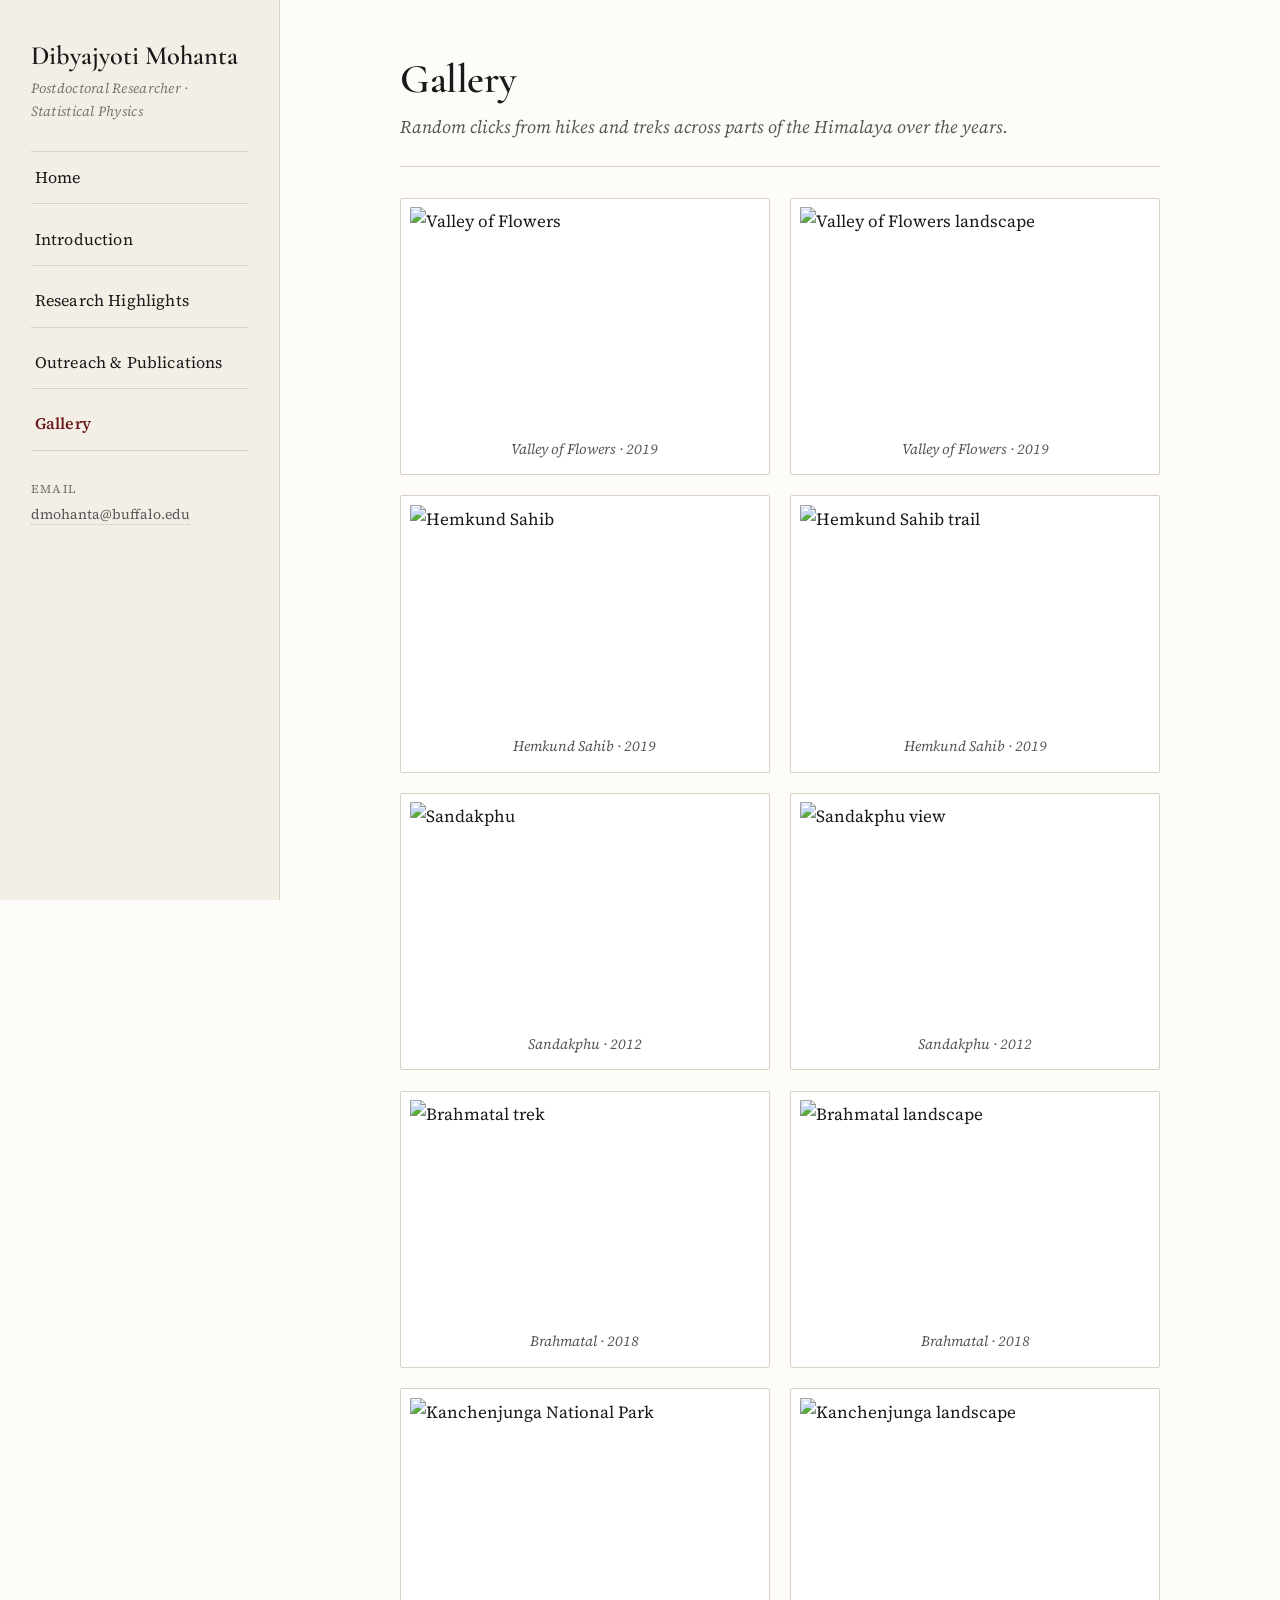
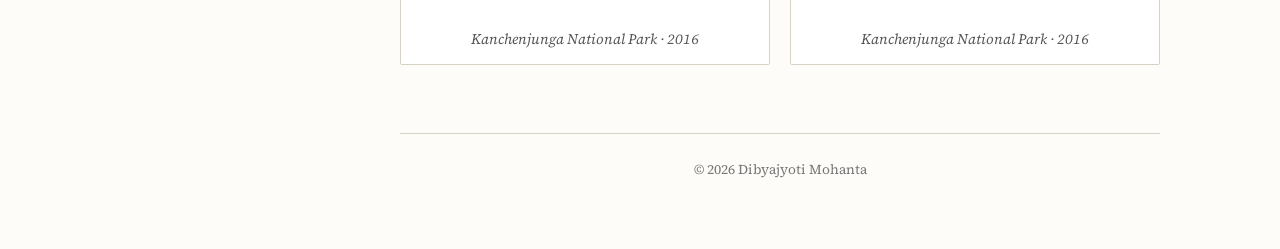
==== gallery.html @ 4350a27b "Initial site" ====
<!doctype html>
<html lang="en">
<head>
  <meta charset="utf-8" />
  <meta name="viewport" content="width=device-width, initial-scale=1" />
  <title>Gallery — Dibyajyoti Mohanta</title>
  <meta name="description" content="Photographs from treks and hikes in the Himalaya — Valley of Flowers, Hemkund Sahib, Sandakphu, Brahmatal, Kanchenjunga National Park." />
  <link rel="preconnect" href="https://fonts.googleapis.com">
  <link rel="preconnect" href="https://fonts.gstatic.com" crossorigin>
  <link href="https://fonts.googleapis.com/css2?family=Cormorant+Garamond:wght@500;600;700&family=Source+Sans+3:wght@400;600&family=Source+Serif+4:ital,wght@0,400;0,600;1,400&display=swap" rel="stylesheet">
  <link rel="stylesheet" href="assets/style.css" />
</head>
<body>
<div class="layout">

  <aside class="sidebar">
    <button class="menu-toggle" aria-label="Toggle menu">☰ Menu</button>
    <a href="index.html" class="brand">Dibyajyoti Mohanta</a>
    <div class="tagline">Postdoctoral Researcher · Statistical Physics</div>
    <nav>
      <ul>
        <li><a href="index.html">Home</a></li>
        <li><a href="introduction.html">Introduction</a></li>
        <li><a href="research.html">Research Highlights</a></li>
        <li><a href="publications.html">Outreach &amp; Publications</a></li>
        <li><a href="gallery.html">Gallery</a></li>
      </ul>
    </nav>
    <div class="contact">
      <span class="label">Email</span>
      <a href="mailto:dmohanta@buffalo.edu">dmohanta@buffalo.edu</a>
    </div>
  </aside>

  <main class="main">
    <div class="content">

      <h1>Gallery</h1>
      <p class="page-subtitle">Random clicks from hikes and treks across parts of the Himalaya over the years.</p>

      <div class="gallery-grid">
        <figure>
          <img src="https://lh3.googleusercontent.com/sitesv/[base64]w1280" alt="Valley of Flowers" />
          <figcaption>Valley of Flowers · 2019</figcaption>
        </figure>
        <figure>
          <img src="https://lh3.googleusercontent.com/sitesv/[base64]w1280" alt="Valley of Flowers landscape" />
          <figcaption>Valley of Flowers · 2019</figcaption>
        </figure>
        <figure>
          <img src="https://lh3.googleusercontent.com/sitesv/[base64]w1280" alt="Hemkund Sahib" />
          <figcaption>Hemkund Sahib · 2019</figcaption>
        </figure>
        <figure>
          <img src="https://lh3.googleusercontent.com/sitesv/[base64]w1280" alt="Hemkund Sahib trail" />
          <figcaption>Hemkund Sahib · 2019</figcaption>
        </figure>
        <figure>
          <img src="https://lh3.googleusercontent.com/sitesv/[base64]w1280" alt="Sandakphu" />
          <figcaption>Sandakphu · 2012</figcaption>
        </figure>
        <figure>
          <img src="https://lh3.googleusercontent.com/sitesv/[base64]w1280" alt="Sandakphu view" />
          <figcaption>Sandakphu · 2012</figcaption>
        </figure>
        <figure>
          <img src="https://lh3.googleusercontent.com/sitesv/[base64]w1280" alt="Brahmatal trek" />
          <figcaption>Brahmatal · 2018</figcaption>
        </figure>
        <figure>
          <img src="https://lh3.googleusercontent.com/sitesv/[base64]w1280" alt="Brahmatal landscape" />
          <figcaption>Brahmatal · 2018</figcaption>
        </figure>
        <figure>
          <img src="https://lh3.googleusercontent.com/sitesv/[base64]w1280" alt="Kanchenjunga National Park" />
          <figcaption>Kanchenjunga National Park · 2016</figcaption>
        </figure>
        <figure>
          <img src="https://lh3.googleusercontent.com/sitesv/[base64]w1280" alt="Kanchenjunga landscape" />
          <figcaption>Kanchenjunga National Park · 2016</figcaption>
        </figure>
      </div>

      <footer class="footer">
        © <span id="year"></span> Dibyajyoti Mohanta
      </footer>
    </div>
  </main>

</div>
<script>document.getElementById('year').textContent = new Date().getFullYear();</script>
<script src="assets/script.js"></script>
</body>
</html>
---- assets/style.css ----
/* =====================================================================
   Dibyajyoti Mohanta — Academic Personal Website
   Classic academic theme (serif typography, sidebar navigation)
   ===================================================================== */

:root {
  --bg: #fdfcf9;
  --paper: #ffffff;
  --ink: #1a1a1a;
  --muted: #555;
  --soft: #777;
  --rule: #d8d2c4;
  --accent: #6b1d1d;        /* deep crimson, academic */
  --accent-hover: #4a1414;
  --link: #6b1d1d;
  --sidebar-bg: #f4efe6;
  --tag-bg: #ece5d5;
  --shadow: 0 1px 3px rgba(0,0,0,0.05);
  --max-content: 760px;
}

* { box-sizing: border-box; }

html, body {
  margin: 0;
  padding: 0;
  background: var(--bg);
  color: var(--ink);
  font-family: "Source Serif 4", "Source Serif Pro", "Lora", Georgia, "Times New Roman", serif;
  font-size: 17px;
  line-height: 1.7;
  -webkit-font-smoothing: antialiased;
  text-rendering: optimizeLegibility;
}

a {
  color: var(--link);
  text-decoration: none;
  border-bottom: 1px solid rgba(107, 29, 29, 0.25);
  transition: color .15s ease, border-color .15s ease;
}
a:hover {
  color: var(--accent-hover);
  border-bottom-color: var(--accent-hover);
}

/* -----------------------------------------------------------------
   Layout
   ----------------------------------------------------------------- */
.layout {
  display: grid;
  grid-template-columns: 280px 1fr;
  min-height: 100vh;
}

/* Sidebar */
.sidebar {
  background: var(--sidebar-bg);
  border-right: 1px solid var(--rule);
  padding: 2.4rem 1.8rem;
  position: sticky;
  top: 0;
  height: 100vh;
  overflow-y: auto;
}

.sidebar .brand {
  font-family: "Cormorant Garamond", "EB Garamond", Georgia, serif;
  font-weight: 600;
  font-size: 1.55rem;
  line-height: 1.2;
  color: var(--ink);
  display: block;
  margin-bottom: .25rem;
  border-bottom: none;
}
.sidebar .brand:hover { color: var(--accent); }

.sidebar .tagline {
  font-size: .82rem;
  color: var(--soft);
  font-style: italic;
  letter-spacing: .02em;
  margin-bottom: 1.6rem;
}

.sidebar nav ul {
  list-style: none;
  margin: 0;
  padding: 0;
  border-top: 1px solid var(--rule);
}
.sidebar nav li {
  border-bottom: 1px solid var(--rule);
}
.sidebar nav a {
  display: block;
  padding: .7rem .25rem;
  font-size: .95rem;
  color: var(--ink);
  border-bottom: none;
  letter-spacing: .01em;
}
.sidebar nav a:hover { color: var(--accent); }
.sidebar nav a.active {
  color: var(--accent);
  font-weight: 600;
}

.sidebar .contact {
  margin-top: 1.8rem;
  font-size: .82rem;
  color: var(--muted);
  line-height: 1.5;
}
.sidebar .contact .label {
  display: block;
  text-transform: uppercase;
  letter-spacing: .12em;
  color: var(--soft);
  font-size: .7rem;
  margin-bottom: .35rem;
  margin-top: .9rem;
}
.sidebar .contact a {
  color: var(--muted);
  border-bottom: 1px dotted rgba(0,0,0,.2);
  word-break: break-word;
}
.sidebar .contact a:hover { color: var(--accent); border-bottom-color: var(--accent); }

.sidebar .socials {
  margin-top: 1.4rem;
  display: flex;
  gap: .9rem;
  flex-wrap: wrap;
}
.sidebar .socials a {
  font-size: .78rem;
  text-transform: uppercase;
  letter-spacing: .12em;
  border: 1px solid var(--rule);
  padding: .35rem .65rem;
  border-radius: 2px;
  color: var(--muted);
  background: var(--paper);
}
.sidebar .socials a:hover {
  border-color: var(--accent);
  color: var(--accent);
}

/* Main content */
.main {
  padding: 3.2rem 3.4rem 4rem;
  max-width: 100%;
}

.content {
  max-width: var(--max-content);
  margin: 0 auto;
}

/* Typography */
h1, h2, h3, h4 {
  font-family: "Cormorant Garamond", "EB Garamond", Georgia, serif;
  font-weight: 600;
  color: var(--ink);
  line-height: 1.25;
  margin-top: 2.2rem;
  margin-bottom: .8rem;
}
h1 {
  font-size: 2.4rem;
  letter-spacing: -.01em;
  margin-top: 0;
  margin-bottom: .4rem;
}
.page-subtitle {
  font-style: italic;
  color: var(--muted);
  font-size: 1.05rem;
  margin-top: 0;
  margin-bottom: 1.8rem;
  border-bottom: 1px solid var(--rule);
  padding-bottom: 1.4rem;
}
h2 {
  font-size: 1.7rem;
  border-bottom: 1px solid var(--rule);
  padding-bottom: .35rem;
  margin-top: 3rem;
}
h3 {
  font-size: 1.25rem;
  color: var(--accent);
}

p { margin: 0 0 1.1rem; }

ol, ul { padding-left: 1.4rem; }
li { margin-bottom: .55rem; }

blockquote {
  border-left: 3px solid var(--accent);
  margin: 1.5rem 0;
  padding: .2rem 1.1rem;
  color: var(--muted);
  font-style: italic;
  background: rgba(107,29,29,.03);
}

hr {
  border: none;
  border-top: 1px solid var(--rule);
  margin: 2.4rem 0;
}

/* Home / hero */
.hero {
  display: grid;
  grid-template-columns: 200px 1fr;
  gap: 2rem;
  align-items: start;
  margin-bottom: 2rem;
}
.hero img {
  width: 200px;
  height: 200px;
  object-fit: cover;
  border-radius: 4px;
  box-shadow: var(--shadow);
  border: 1px solid var(--rule);
}
.hero .intro h1 { margin-top: 0; }
.hero .role {
  font-style: italic;
  color: var(--muted);
  margin-bottom: 1rem;
  font-size: 1.05rem;
}

.research-interests {
  background: var(--paper);
  border: 1px solid var(--rule);
  padding: 1.2rem 1.5rem;
  margin: 1.5rem 0;
}
.research-interests h3 {
  margin-top: 0;
  font-size: 1.05rem;
  text-transform: uppercase;
  letter-spacing: .14em;
  color: var(--muted);
  font-family: "Source Sans 3", system-ui, sans-serif;
  font-weight: 600;
}
.research-interests ol { margin: .4rem 0 0; }

.affiliations {
  display: grid;
  grid-template-columns: repeat(auto-fit, minmax(160px, 1fr));
  gap: 1rem;
  margin: 1.5rem 0;
}
.affiliations a {
  display: block;
  text-align: center;
  padding: .9rem .6rem;
  border: 1px solid var(--rule);
  background: var(--paper);
  color: var(--muted);
  font-size: .85rem;
  border-radius: 2px;
  border-bottom: 1px solid var(--rule);
  line-height: 1.35;
}
.affiliations a:hover {
  border-color: var(--accent);
  color: var(--accent);
}
.affiliations .inst-name { display: block; font-weight: 600; color: var(--ink); margin-bottom: .15rem; }
.affiliations .inst-role { font-size: .75rem; color: var(--soft); font-style: italic; }

/* Research / publication cards */
.research-section {
  margin-bottom: 2.4rem;
}
.research-section figure {
  margin: 1.2rem 0;
  text-align: center;
}
.research-section figure img {
  max-width: 100%;
  height: auto;
  border: 1px solid var(--rule);
  border-radius: 2px;
  background: var(--paper);
}
.research-section figcaption {
  font-size: .82rem;
  color: var(--soft);
  font-style: italic;
  margin-top: .5rem;
}

.pub-list {
  list-style: none;
  padding-left: 0;
  counter-reset: pub;
}
.pub-list li {
  counter-increment: pub;
  padding-left: 2.4rem;
  position: relative;
  margin-bottom: 1.1rem;
  border-bottom: 1px dotted var(--rule);
  padding-bottom: 1rem;
}
.pub-list li:last-child { border-bottom: none; }
.pub-list li::before {
  content: "[" counter(pub) "]";
  position: absolute;
  left: 0;
  top: 0;
  color: var(--accent);
  font-weight: 600;
  font-family: "Source Sans 3", system-ui, sans-serif;
  font-size: .9rem;
}
.pub-list .authors { color: var(--ink); }
.pub-list .venue { font-style: italic; color: var(--muted); }
.pub-list .year { color: var(--soft); }

.timeline {
  list-style: none;
  padding-left: 0;
  border-left: 2px solid var(--rule);
  margin-left: .5rem;
}
.timeline li {
  position: relative;
  padding: .2rem 0 1.4rem 1.5rem;
  margin-bottom: 0;
}
.timeline li::before {
  content: "";
  width: 10px;
  height: 10px;
  background: var(--accent);
  border-radius: 50%;
  position: absolute;
  left: -6px;
  top: .55rem;
}
.timeline .when {
  display: block;
  font-size: .8rem;
  text-transform: uppercase;
  letter-spacing: .12em;
  color: var(--soft);
  margin-bottom: .2rem;
  font-family: "Source Sans 3", system-ui, sans-serif;
  font-weight: 600;
}
.timeline .title { font-weight: 600; }
.timeline .place { display: block; color: var(--muted); font-style: italic; }
.timeline .detail { display: block; color: var(--muted); margin-top: .25rem; font-size: .95rem; }

/* Gallery */
.gallery-grid {
  display: grid;
  grid-template-columns: repeat(auto-fill, minmax(260px, 1fr));
  gap: 1.2rem;
  margin-top: 1.5rem;
}
.gallery-grid figure {
  margin: 0;
  background: var(--paper);
  border: 1px solid var(--rule);
  padding: .5rem;
  border-radius: 2px;
  transition: transform .2s ease, box-shadow .2s ease;
}
.gallery-grid figure:hover {
  transform: translateY(-2px);
  box-shadow: 0 6px 16px rgba(0,0,0,.08);
}
.gallery-grid img {
  width: 100%;
  height: 220px;
  object-fit: cover;
  display: block;
  border-radius: 1px;
}
.gallery-grid figcaption {
  font-size: .85rem;
  color: var(--muted);
  text-align: center;
  padding: .55rem .25rem .25rem;
  font-style: italic;
}

/* Footer */
.footer {
  margin-top: 4rem;
  padding-top: 1.4rem;
  border-top: 1px solid var(--rule);
  font-size: .8rem;
  color: var(--soft);
  text-align: center;
}

/* Mobile menu toggle (hidden on desktop) */
.menu-toggle { display: none; }

/* -----------------------------------------------------------------
   Responsive
   ----------------------------------------------------------------- */
@media (max-width: 960px) {
  .layout { grid-template-columns: 1fr; }
  .sidebar {
    position: relative;
    height: auto;
    border-right: none;
    border-bottom: 1px solid var(--rule);
    padding: 1.5rem 1.4rem;
  }
  .main { padding: 2rem 1.4rem 3rem; }
  .hero {
    grid-template-columns: 1fr;
    text-align: center;
  }
  .hero img {
    margin: 0 auto;
    width: 160px;
    height: 160px;
  }
  h1 { font-size: 2rem; }
  h2 { font-size: 1.45rem; }

  .menu-toggle {
    display: inline-block;
    background: none;
    border: 1px solid var(--rule);
    padding: .35rem .7rem;
    font-family: inherit;
    font-size: .85rem;
    color: var(--muted);
    cursor: pointer;
    margin-bottom: 1rem;
    border-radius: 2px;
  }
  .sidebar nav, .sidebar .contact, .sidebar .socials {
    display: none;
  }
  .sidebar.open nav, .sidebar.open .contact, .sidebar.open .socials {
    display: block;
  }
  .sidebar.open .socials { display: flex; }
}

@media (max-width: 480px) {
  body { font-size: 16px; }
  .main { padding: 1.4rem 1rem 2.4rem; }
}

/* Print */
@media print {
  .sidebar { display: none; }
  .layout { grid-template-columns: 1fr; }
  .main { padding: 0; }
  a { color: var(--ink); border-bottom: none; }
}
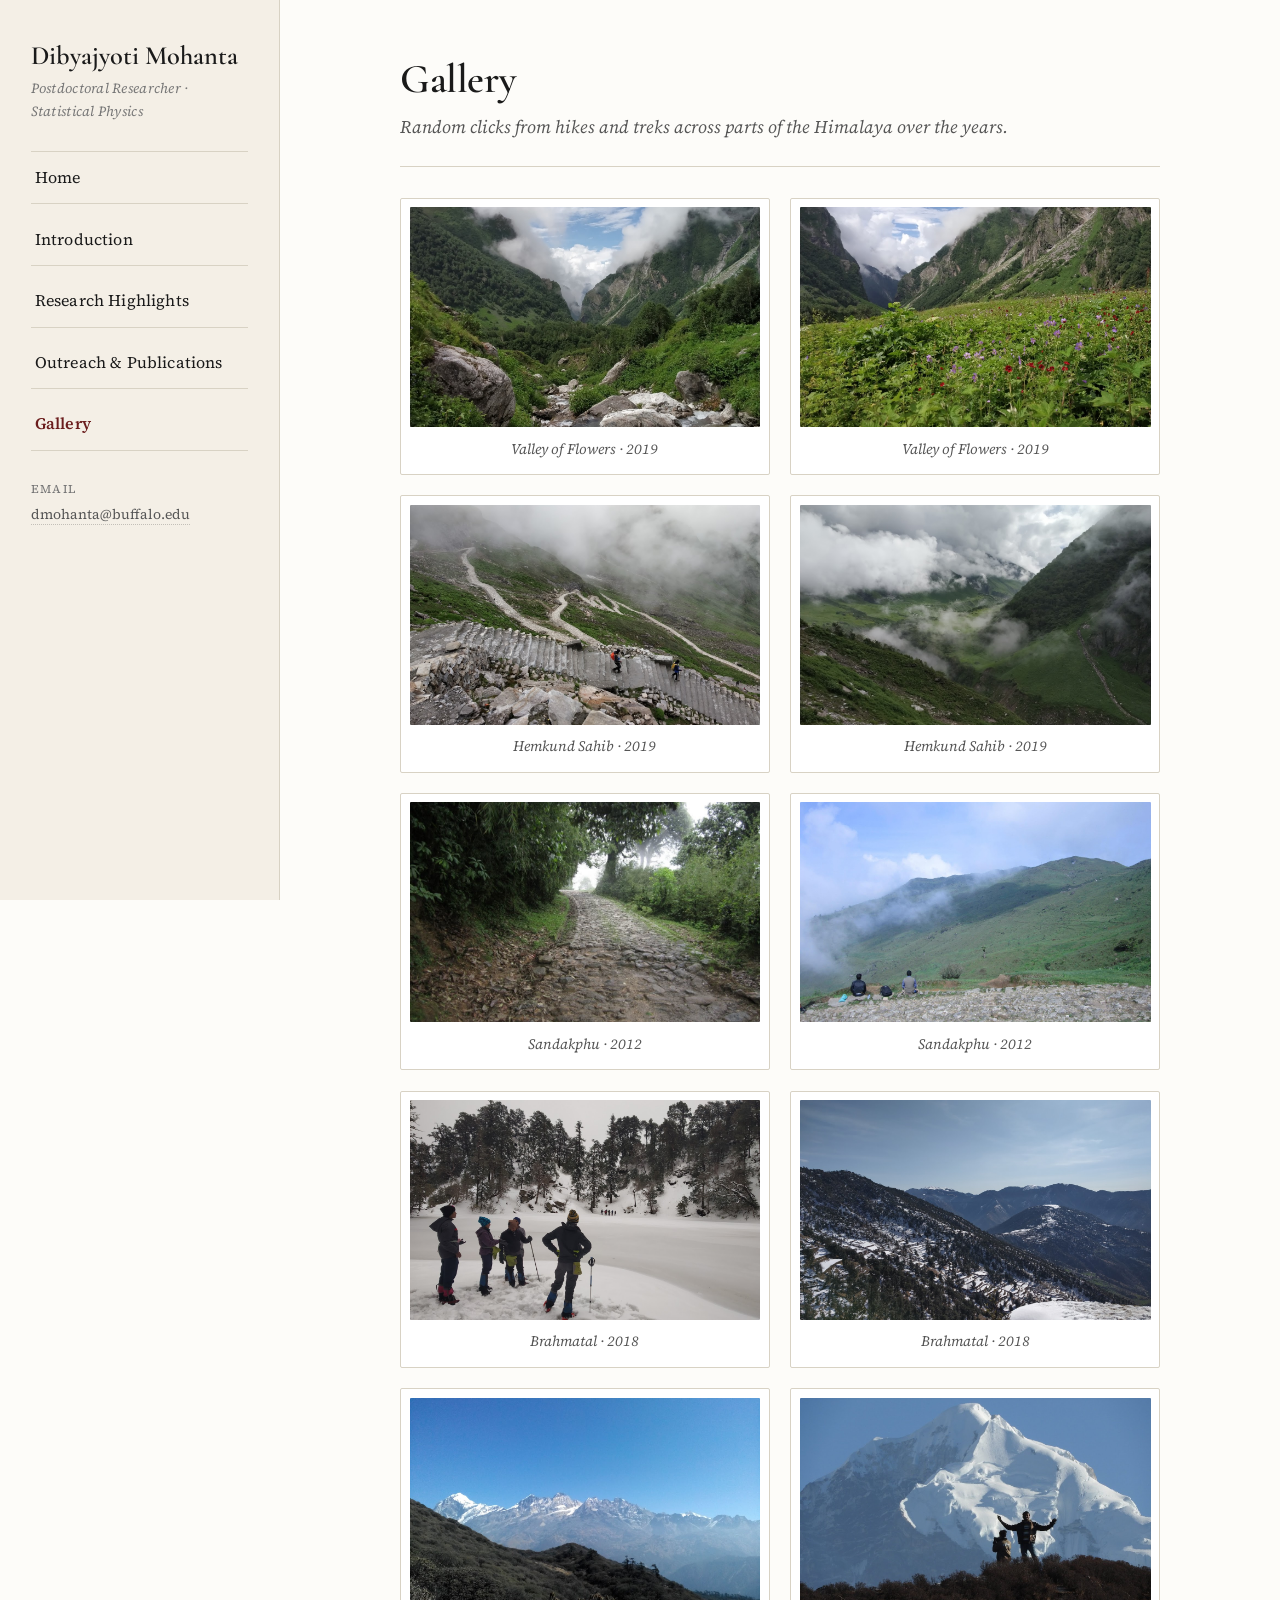
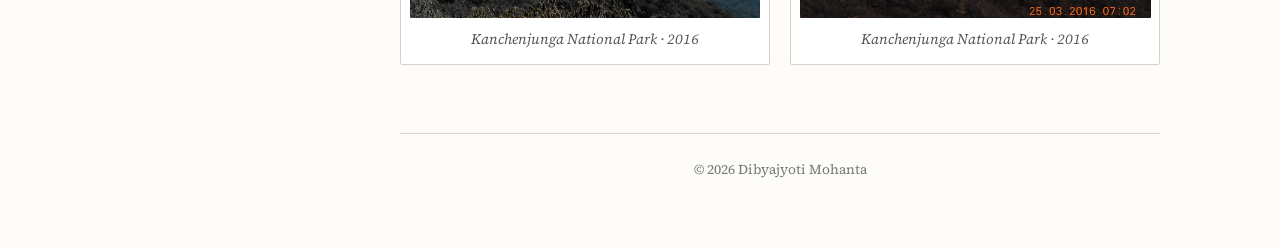
==== commit 6ddd704e: "Use local images" ====
--- a/gallery.html
+++ b/gallery.html
@@ -40,43 +40,43 @@
 
       <div class="gallery-grid">
         <figure>
-          <img src="https://lh3.googleusercontent.com/sitesv/[base64]w1280" alt="Valley of Flowers" />
+          <img src="assets/images/valley-of-flowers-1.jpg" alt="Valley of Flowers" />
           <figcaption>Valley of Flowers · 2019</figcaption>
         </figure>
         <figure>
-          <img src="https://lh3.googleusercontent.com/sitesv/[base64]w1280" alt="Valley of Flowers landscape" />
+          <img src="assets/images/valley-of-flowers-2.jpg" alt="Valley of Flowers landscape" />
           <figcaption>Valley of Flowers · 2019</figcaption>
         </figure>
         <figure>
-          <img src="https://lh3.googleusercontent.com/sitesv/[base64]w1280" alt="Hemkund Sahib" />
+          <img src="assets/images/hemkund-1.jpg" alt="Hemkund Sahib" />
           <figcaption>Hemkund Sahib · 2019</figcaption>
         </figure>
         <figure>
-          <img src="https://lh3.googleusercontent.com/sitesv/[base64]w1280" alt="Hemkund Sahib trail" />
+          <img src="assets/images/hemkund-2.jpg" alt="Hemkund Sahib trail" />
           <figcaption>Hemkund Sahib · 2019</figcaption>
         </figure>
         <figure>
-          <img src="https://lh3.googleusercontent.com/sitesv/[base64]w1280" alt="Sandakphu" />
+          <img src="assets/images/sandakphu-1.jpg" alt="Sandakphu" />
           <figcaption>Sandakphu · 2012</figcaption>
         </figure>
         <figure>
-          <img src="https://lh3.googleusercontent.com/sitesv/[base64]w1280" alt="Sandakphu view" />
+          <img src="assets/images/sandakphu-2.jpg" alt="Sandakphu view" />
           <figcaption>Sandakphu · 2012</figcaption>
         </figure>
         <figure>
-          <img src="https://lh3.googleusercontent.com/sitesv/[base64]w1280" alt="Brahmatal trek" />
+          <img src="assets/images/brahmatal-1.jpg" alt="Brahmatal trek" />
           <figcaption>Brahmatal · 2018</figcaption>
         </figure>
         <figure>
-          <img src="https://lh3.googleusercontent.com/sitesv/[base64]w1280" alt="Brahmatal landscape" />
+          <img src="assets/images/brahmatal-2.jpg" alt="Brahmatal landscape" />
           <figcaption>Brahmatal · 2018</figcaption>
         </figure>
         <figure>
-          <img src="https://lh3.googleusercontent.com/sitesv/[base64]w1280" alt="Kanchenjunga National Park" />
+          <img src="assets/images/kanchenjunga-1.jpg" alt="Kanchenjunga National Park" />
           <figcaption>Kanchenjunga National Park · 2016</figcaption>
         </figure>
         <figure>
-          <img src="https://lh3.googleusercontent.com/sitesv/[base64]w1280" alt="Kanchenjunga landscape" />
+          <img src="assets/images/kanchenjunga-2.jpg" alt="Kanchenjunga landscape" />
           <figcaption>Kanchenjunga National Park · 2016</figcaption>
         </figure>
       </div>
